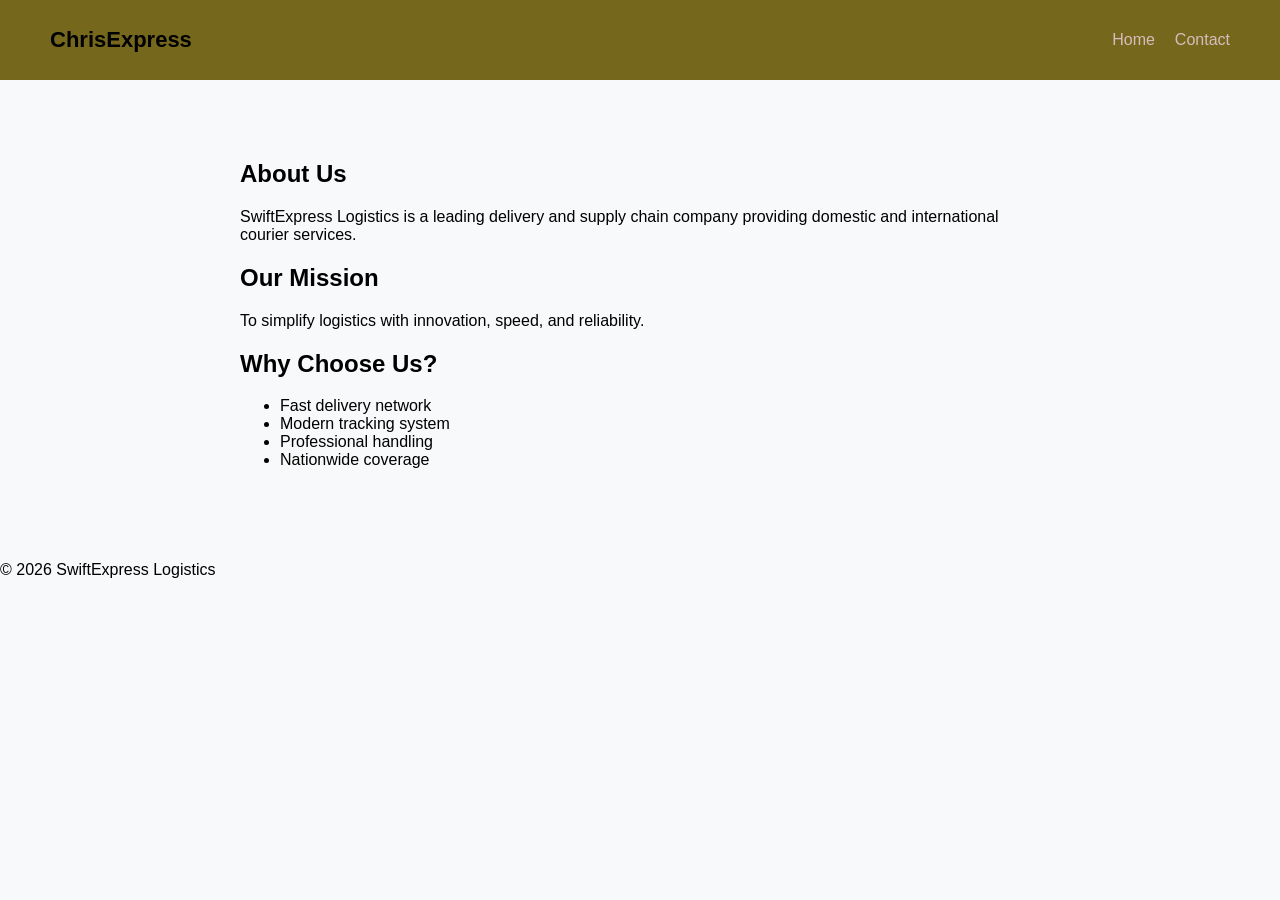
==== about.html @ 8d682af9 "Add delivery website project" ====
<!DOCTYPE html>
<html lang="en">
<head>
    <meta charset="UTF-8">
    <title>About - ChrisExpress</title>
    <meta name="viewport" content="width=device-width, initial-scale=1.0">
    <link rel="stylesheet" href="style.css">
</head>
<body>
<header>
    <div class="logo">ChrisExpress</div>
    <nav>
        <ul>
            <li><a href="index.html">Home</a></li>
            <li><a href="contact.html">Contact</a></li>
        </ul>
    </nav>
</header>
<section class="page-content">
    <h1>About Us</h1>
    <p>SwiftExpress Logistics is a leading delivery and supply chain company providing domestic and international courier services.</p>
    <h2>Our Mission</h2>
 <p>To simplify logistics with innovation, speed, and reliability.</p>
    <h2>Why Choose Us?</h2>
    <ul>
        <li>Fast delivery network</li>
        <li>Modern tracking system</li>
        <li>Professional handling</li>
        <li>Nationwide coverage</li>
    </ul>
</section>
<footer>
    <p>© 2026 SwiftExpress Logistics</p>
</footer>
</body>
</html>
---- style.css ----
body { margin: 0; font-family: 'Poppins', sans-serif; background: #f8f9fa; }
header { background: #75681d; padding: 15px 50px; display: flex; justify-content: space-between; align-items: center; }
.logo { font-weight: 700; font-size: 22px; }
nav ul { list-style: none; display: flex; gap: 20px; padding: 0; }
nav ul li { position: relative; }
nav a { text-decoration: none; font-weight: 500; color: rgb(218, 187, 187); }
.dropdown-menu { display: none; position: absolute; top: 30px; background: white; padding: 10px; list-style: none; box-shadow: 0 4px 8px rgba(0,0,0,0.1); }
.dropdown:hover .dropdown-menu { display: block; }
.hero { background: url('https://images.unsplash.com/photo-1586528116311-ad8dd3c8310d') no-repeat center center/cover; height: 85vh; display: flex; align-items: center; padding-left: 60px; color: white; }
.hero-text {
    max-width: 600px;
    background: rgba(0, 0, 0, 0.6);
    padding: 30px;
    border-radius: 8px;
    backdrop-filter: blur(5px);
}
.hero h1 { font-size: 48px; }
.hero button { padding: 12px 25px; background: #edbe05; border: none; cursor: pointer; font-weight: 600; }
.features { display: flex; justify-content: center; gap: 30px; padding: 60px; }
.feature-box { background: rgb(114, 102, 102); padding: 30px; width: 250px; box-shadow: 0 4px 12px rgba(0,0,0,0.08); text-align: center; }
.cta { text-align: center; padding: 60px; background: #f1ee09; }
.btn { display: inline-block; padding: 12px 25px; background: black; color: rgb(237, 234, 234); text-decoration: none; }
.page-content { padding: 60px; max-width: 800px; margin: auto; }
form { display: flex; flex-direction: column; gap: 15px; }
input, select, textarea { padding: 12px; font-size: 15px; }
button { padding: 12px; background: #ffcc00; border: none; font-weight: 600; cursor: pointer; }
.footer-grid { display: flex; justify-content: space-around; padding: 40px; background: #222; color: white; }
.footer-grid a { color: #ffcc00; text-decoration: none; }
footer .copyright { text-align: center; background: #111; color: white; padding: 15px; }
@media(max-width:768px){ .features{ flex-direction: column; align-items:center; } .hero{ padding:20px; text-align:center; } }
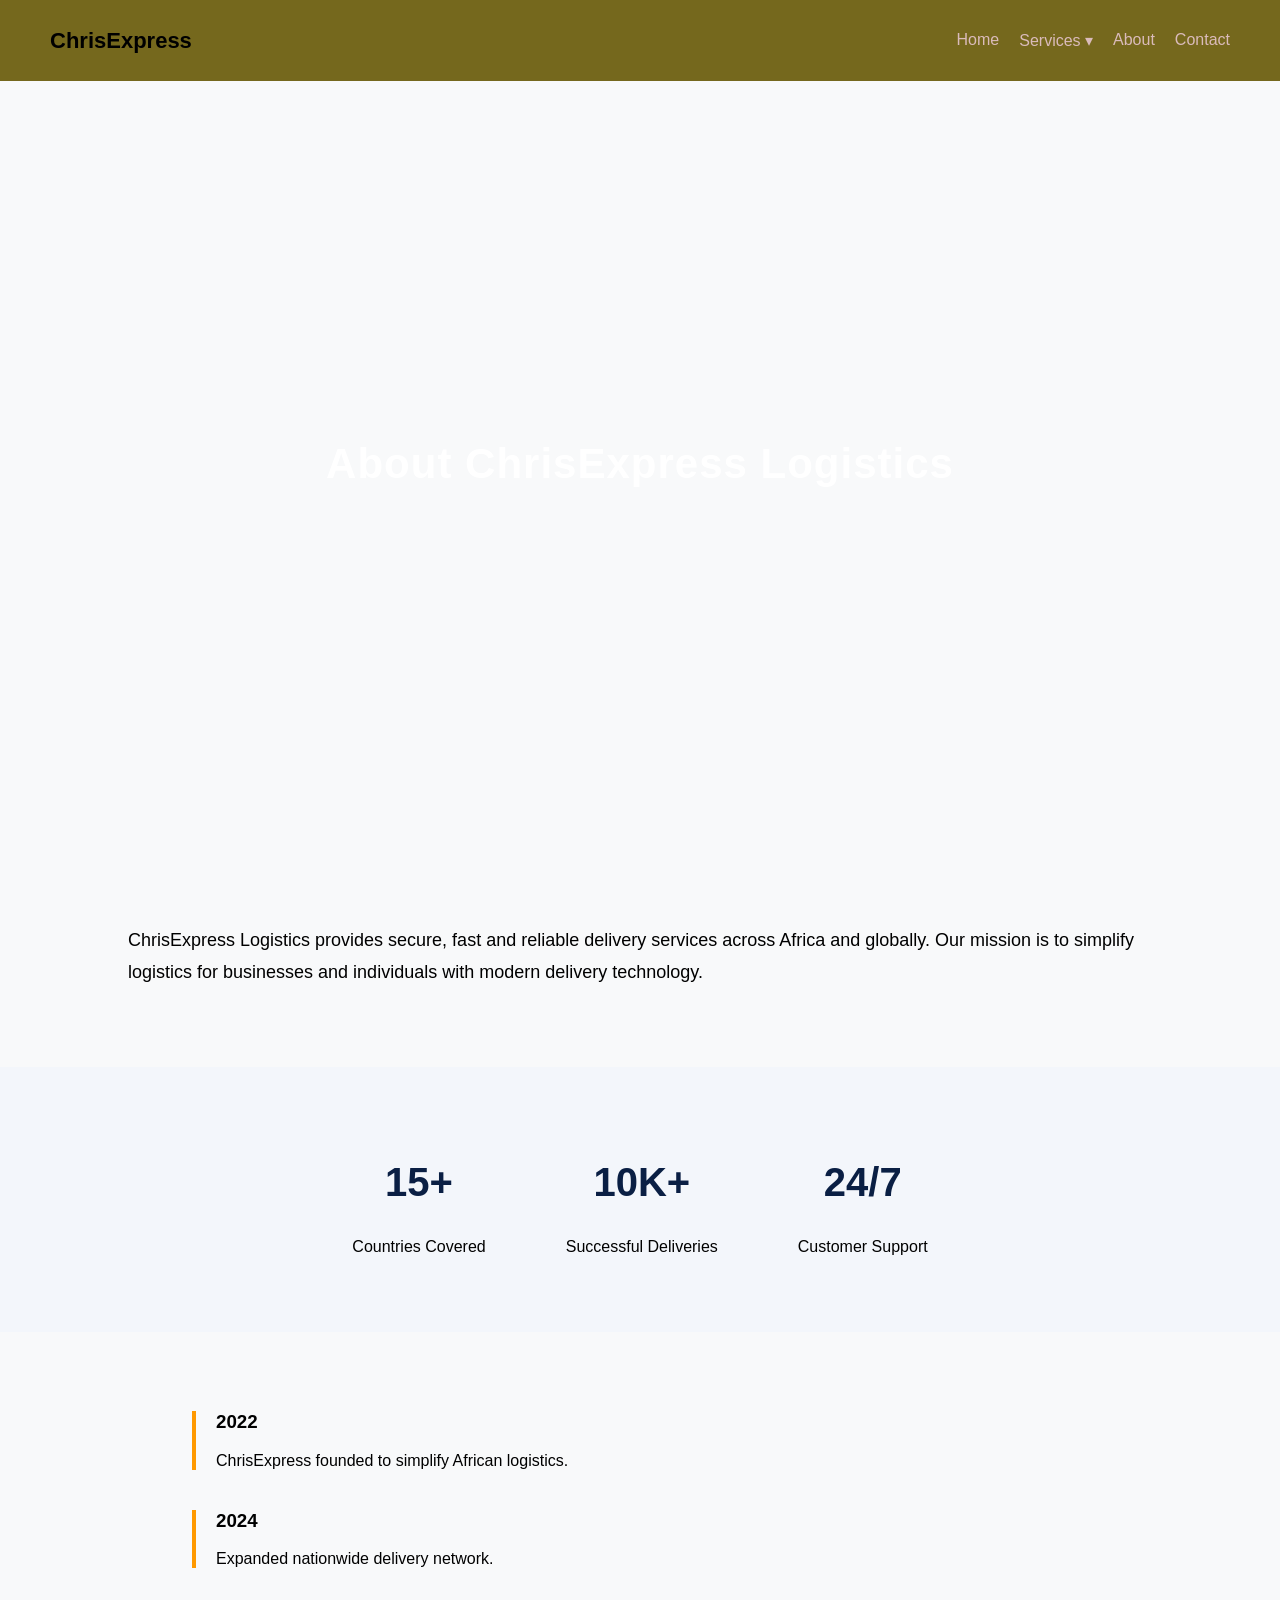
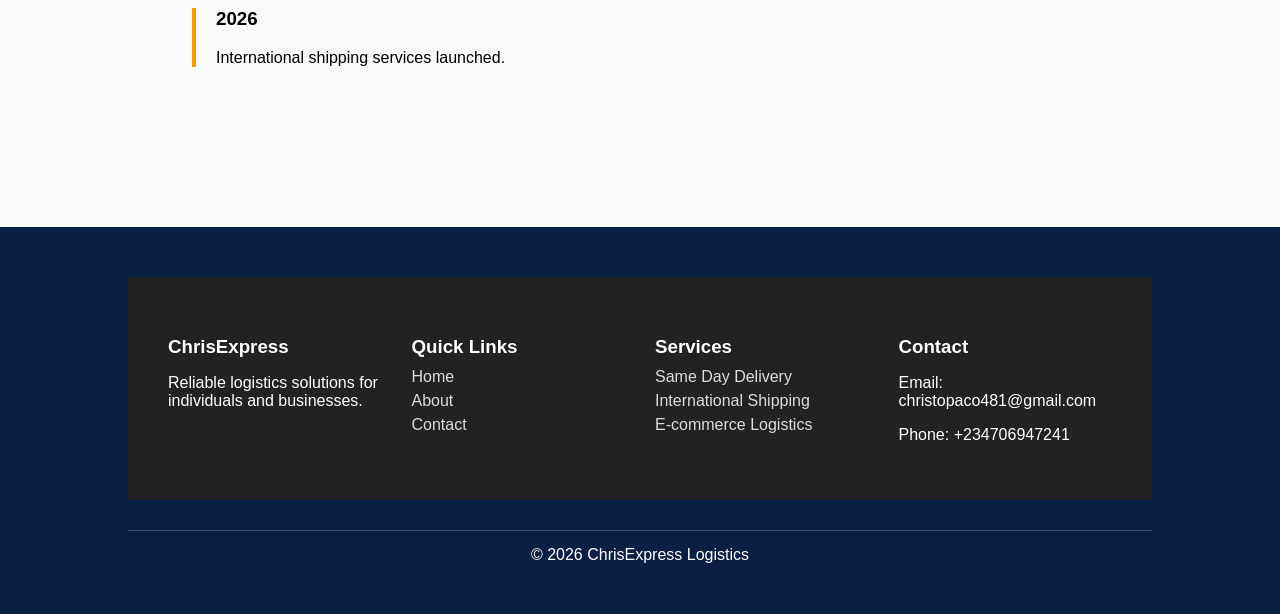
==== commit ea1cbbdd: "Add files via upload Class-Project" ====
--- a/about.html
+++ b/about.html
@@ -1,36 +1,128 @@
 <!DOCTYPE html>
-<html lang="en">
+<html>
 <head>
-    <meta charset="UTF-8">
-    <title>About - ChrisExpress</title>
-    <meta name="viewport" content="width=device-width, initial-scale=1.0">
-    <link rel="stylesheet" href="style.css">
+<title>About ChrisExpress</title>
+<link rel="stylesheet" href="style.css">
 </head>
+
 <body>
+
 <header>
-    <div class="logo">ChrisExpress</div>
-    <nav>
-        <ul>
-            <li><a href="index.html">Home</a></li>
-            <li><a href="contact.html">Contact</a></li>
-        </ul>
-    </nav>
+<div class="logo">ChrisExpress</div>
+
+<nav>
+<ul>
+<li><a href="index.html">Home</a></li>
+
+<li class="dropdown">
+<a href="#">Services ▾</a>
+<ul class="dropdown-menu">
+<li><a href="same-day.html">Same Day Delivery</a></li>
+<li><a href="international.html">International Shipping</a></li>
+<li><a href="ecommerce.html">E-commerce Logistics</a></li>
+</ul>
+</li>
+
+<li><a href="about.html">About</a></li>
+<li><a href="contact.html">Contact</a></li>
+</ul>
+</nav>
 </header>
-<section class="page-content">
-    <h1>About Us</h1>
-    <p>SwiftExpress Logistics is a leading delivery and supply chain company providing domestic and international courier services.</p>
-    <h2>Our Mission</h2>
- <p>To simplify logistics with innovation, speed, and reliability.</p>
-    <h2>Why Choose Us?</h2>
-    <ul>
-        <li>Fast delivery network</li>
-        <li>Modern tracking system</li>
-        <li>Professional handling</li>
-        <li>Nationwide coverage</li>
-    </ul>
+
+
+<section class="page-header">
+<h1>About ChrisExpress Logistics</h1>
 </section>
+
+
+<section class="content">
+
+<p>
+ChrisExpress Logistics provides secure, fast and reliable
+delivery services across Africa and globally. Our mission
+is to simplify logistics for businesses and individuals
+with modern delivery technology.
+</p>
+
+</section>
+
+
+<section class="stats">
+
+<div class="stat">
+<h2>15+</h2>
+<p>Countries Covered</p>
+</div>
+
+<div class="stat">
+<h2>10K+</h2>
+<p>Successful Deliveries</p>
+</div>
+
+<div class="stat">
+<h2>24/7</h2>
+<p>Customer Support</p>
+</div>
+
+</section>
+
+
+<section class="timeline">
+
+<div class="timeline-item">
+<h3>2022</h3>
+<p>ChrisExpress founded to simplify African logistics.</p>
+</div>
+
+<div class="timeline-item">
+<h3>2024</h3>
+<p>Expanded nationwide delivery network.</p>
+</div>
+
+<div class="timeline-item">
+<h3>2026</h3>
+<p>International shipping services launched.</p>
+</div>
+
+</section>
+
+
 <footer>
-    <p>© 2026 SwiftExpress Logistics</p>
+
+<div class="footer-grid">
+
+<div>
+<h3>ChrisExpress</h3>
+<p>Reliable logistics solutions for individuals and businesses.</p>
+</div>
+
+<div>
+<h3>Quick Links</h3>
+<a href="index.html">Home</a>
+<a href="about.html">About</a>
+<a href="contact.html">Contact</a>
+</div>
+
+<div>
+<h3>Services</h3>
+<a href="same-day.html">Same Day Delivery</a>
+<a href="international.html">International Shipping</a>
+<a href="ecommerce.html">E-commerce Logistics</a>
+</div>
+
+<div>
+<h3>Contact</h3>
+<p>Email: christopaco481@gmail.com</p>
+<p>Phone: +234706947241</p>
+</div>
+
+</div>
+
+<div class="footer-bottom">
+© 2026 ChrisExpress Logistics
+</div>
+
 </footer>
+
 </body>
-</html>
+</html>
--- a/style.css
+++ b/style.css
@@ -27,4 +27,143 @@
 .footer-grid { display: flex; justify-content: space-around; padding: 40px; background: #222; color: white; }
 .footer-grid a { color: #ffcc00; text-decoration: none; }
 footer .copyright { text-align: center; background: #111; color: white; padding: 15px; }
-@media(max-width:768px){ .features{ flex-direction: column; align-items:center; } .hero{ padding:20px; text-align:center; } }+@media(max-width:768px){ .features{ flex-direction: column; align-items:center; } .hero{ padding:20px; text-align:center; } }
+
+
+/* PAGE HEADER */
+
+.page-header{
+height:300px;
+/* background:linear-gradient(rgba(10,31,68,0.8),rgba(10,31,68,0.8)),
+url('delivery.jpg'); */
+background:  url('https://images.unsplash.com/photo-1586528116311-ad8dd3c8310d') no-repeat center center/cover; height: 85vh;;
+background-size:cover;
+display:flex;
+align-items:center;
+justify-content:center;
+color:white;
+text-align:center;
+animation:fadeIn 1.5s ease;
+}
+
+.page-header h1{
+font-size:42px;
+letter-spacing:1px;
+}
+
+/* CONTENT AREA */
+
+.content{
+width:80%;
+margin:auto;
+padding:60px 0;
+line-height:1.8;
+font-size:18px;
+animation:slideUp 1.2s ease;
+}
+
+/* SERVICE CARDS */
+
+.service-grid{
+display:grid;
+grid-template-columns:repeat(auto-fit,minmax(250px,1fr));
+gap:30px;
+padding:60px 10%;
+}
+
+.service-card{
+background:white;
+padding:30px;
+border-radius:10px;
+box-shadow:0 10px 20px rgba(0,0,0,0.1);
+transition:transform 0.4s;
+}
+
+.service-card:hover{
+transform:translateY(-10px);
+}
+
+/* COMPANY STATS */
+
+.stats{
+display:flex;
+justify-content:center;
+gap:80px;
+padding:60px;
+background:#f3f6fb;
+text-align:center;
+}
+
+.stat h2{
+font-size:40px;
+color:#0a1f44;
+}
+
+/* TIMELINE */
+
+.timeline{
+width:70%;
+margin:auto;
+padding:60px 0;
+}
+
+.timeline-item{
+margin-bottom:40px;
+border-left:4px solid #ff9900;
+padding-left:20px;
+}
+
+/* FOOTER */
+
+footer{
+background:#0a1f44;
+color:white;
+padding:50px 10%;
+margin-top:60px;
+}
+
+.footer-grid{
+display:grid;
+grid-template-columns:repeat(auto-fit,minmax(200px,1fr));
+gap:30px;
+}
+
+.footer-grid h3{
+margin-bottom:10px;
+}
+
+.footer-grid a{
+display:block;
+color:#ddd;
+text-decoration:none;
+margin-bottom:6px;
+}
+
+.footer-grid a:hover{
+color:#ff9900;
+}
+
+.footer-bottom{
+text-align:center;
+margin-top:30px;
+border-top:1px solid rgba(255,255,255,0.2);
+padding-top:15px;
+}
+
+/* ANIMATIONS */
+
+@keyframes fadeIn{
+from{opacity:0}
+to{opacity:1}
+}
+
+@keyframes slideUp{
+from{
+opacity:0;
+transform:translateY(40px);
+}
+to{
+opacity:1;
+transform:translateY(0);
+}
+}
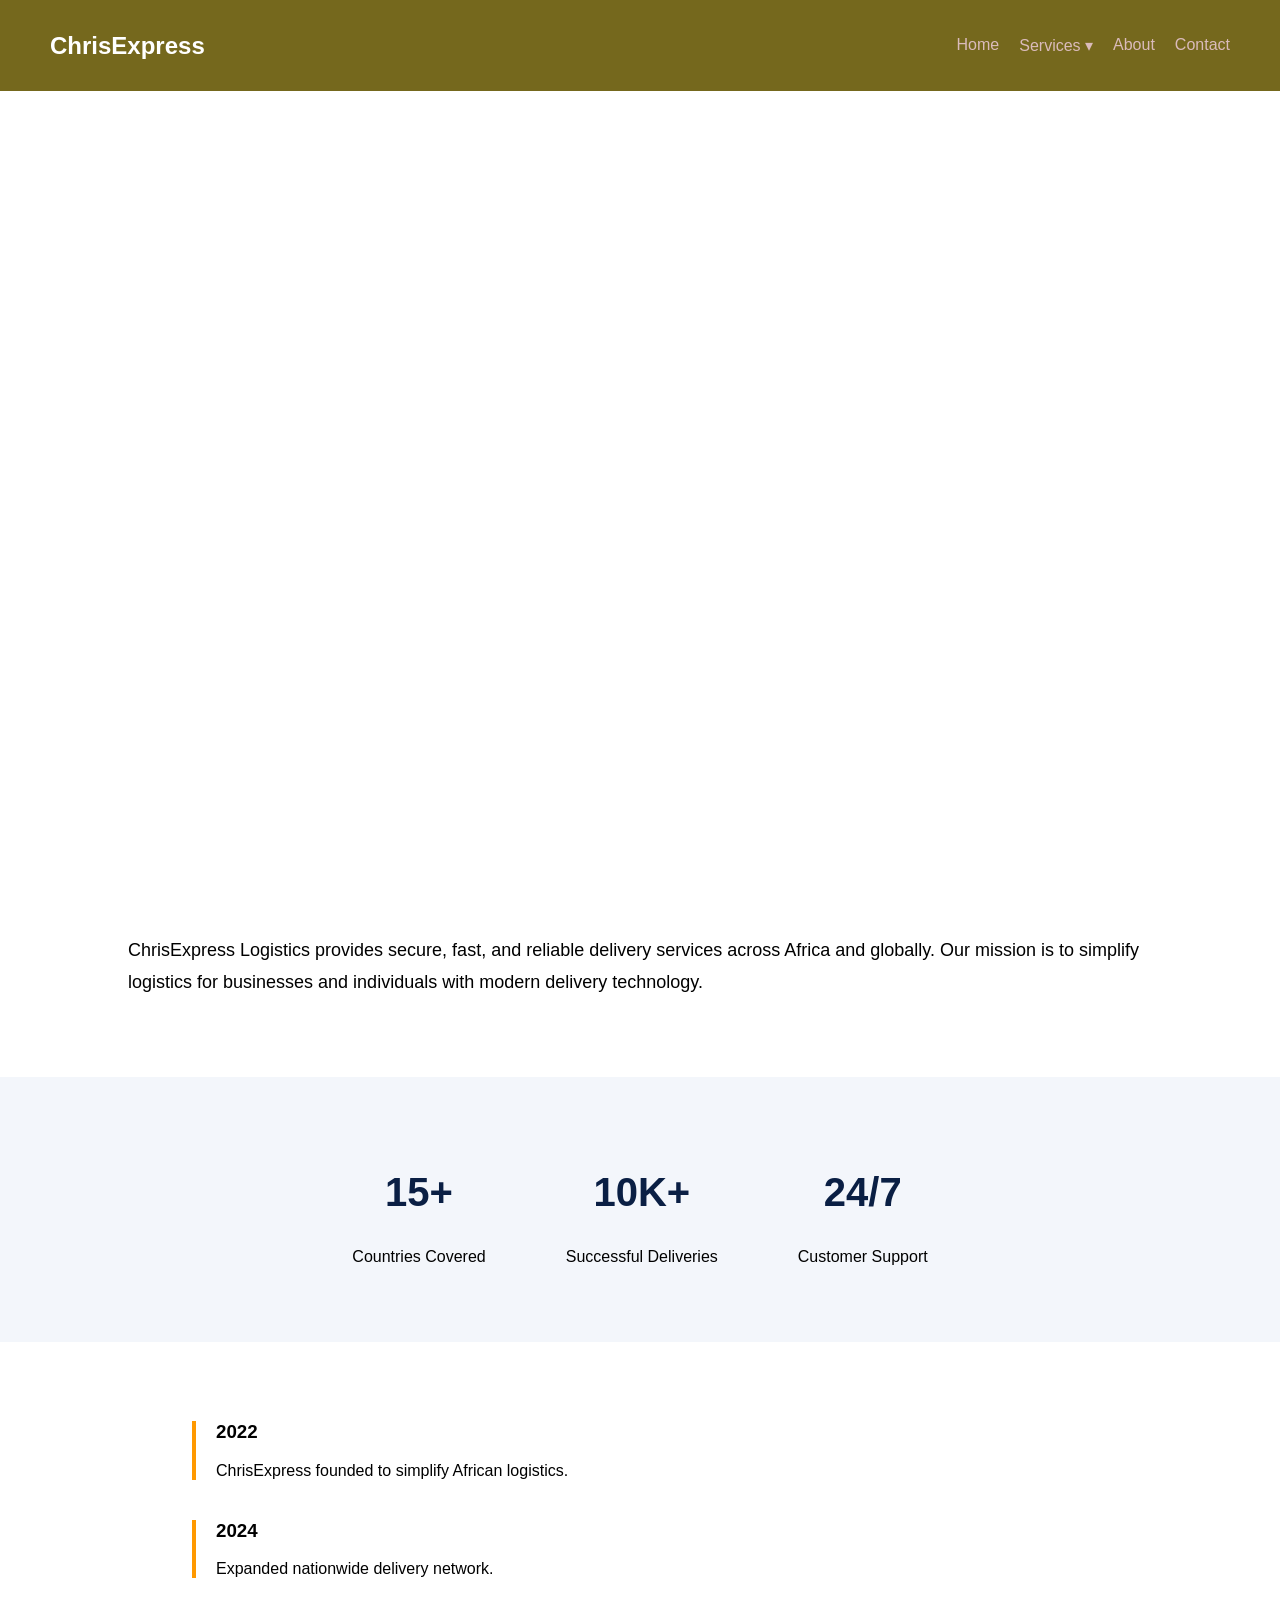
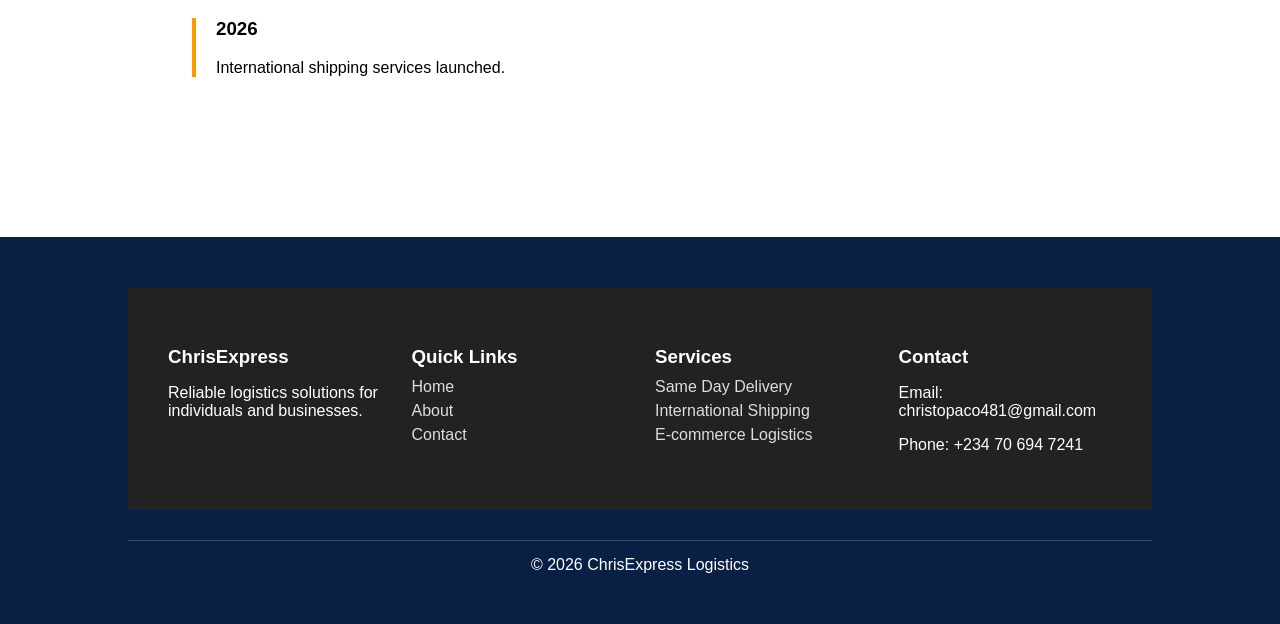
==== commit 527dfb84: "Update About, Contact, Index, International pages, script.js and style.css with social links and imp" ====
--- a/about.html
+++ b/about.html
@@ -1,127 +1,108 @@
 <!DOCTYPE html>
-<html>
+<html lang="en">
 <head>
-<title>About ChrisExpress</title>
-<link rel="stylesheet" href="style.css">
+    <meta charset="UTF-8">
+    <meta name="viewport" content="width=device-width, initial-scale=1.0">
+    <title>About ChrisExpress</title>
+    <link rel="stylesheet" href="style.css">
 </head>
-
 <body>
 
+<!-- Header -->
 <header>
-<div class="logo">ChrisExpress</div>
-
-<nav>
-<ul>
-<li><a href="index.html">Home</a></li>
-
-<li class="dropdown">
-<a href="#">Services ▾</a>
-<ul class="dropdown-menu">
-<li><a href="same-day.html">Same Day Delivery</a></li>
-<li><a href="international.html">International Shipping</a></li>
-<li><a href="ecommerce.html">E-commerce Logistics</a></li>
-</ul>
-</li>
-
-<li><a href="about.html">About</a></li>
-<li><a href="contact.html">Contact</a></li>
-</ul>
-</nav>
+    <div class="logo">ChrisExpress</div>
+    <nav>
+        <ul>
+            <li><a href="index.html">Home</a></li>
+            <li class="dropdown">
+                <a href="#">Services ▾</a>
+                <ul class="dropdown-menu">
+                    <li><a href="same-day.html">Same Day Delivery</a></li>
+                    <li><a href="international.html">International Shipping</a></li>
+                    <li><a href="ecommerce.html">E-commerce Logistics</a></li>
+                </ul>
+            </li>
+            <li><a href="about.html">About</a></li>
+            <li><a href="contact.html">Contact</a></li>
+        </ul>
+    </nav>
 </header>
 
-
+<!-- Page Header / Hero -->
 <section class="page-header">
-<h1>About ChrisExpress Logistics</h1>
+    <h1>About ChrisExpress Logistics</h1>
 </section>
 
-
+<!-- Company Overview -->
 <section class="content">
-
-<p>
-ChrisExpress Logistics provides secure, fast and reliable
-delivery services across Africa and globally. Our mission
-is to simplify logistics for businesses and individuals
-with modern delivery technology.
-</p>
-
+    <p>
+        ChrisExpress Logistics provides secure, fast, and reliable delivery services 
+        across Africa and globally. Our mission is to simplify logistics for businesses 
+        and individuals with modern delivery technology.
+    </p>
 </section>
 
-
+<!-- Company Stats -->
 <section class="stats">
-
-<div class="stat">
-<h2>15+</h2>
-<p>Countries Covered</p>
-</div>
-
-<div class="stat">
-<h2>10K+</h2>
-<p>Successful Deliveries</p>
-</div>
-
-<div class="stat">
-<h2>24/7</h2>
-<p>Customer Support</p>
-</div>
-
+    <div class="stat">
+        <h2>15+</h2>
+        <p>Countries Covered</p>
+    </div>
+    <div class="stat">
+        <h2>10K+</h2>
+        <p>Successful Deliveries</p>
+    </div>
+    <div class="stat">
+        <h2>24/7</h2>
+        <p>Customer Support</p>
+    </div>
 </section>
 
-
+<!-- Company Timeline -->
 <section class="timeline">
-
-<div class="timeline-item">
-<h3>2022</h3>
-<p>ChrisExpress founded to simplify African logistics.</p>
-</div>
-
-<div class="timeline-item">
-<h3>2024</h3>
-<p>Expanded nationwide delivery network.</p>
-</div>
-
-<div class="timeline-item">
-<h3>2026</h3>
-<p>International shipping services launched.</p>
-</div>
-
+    <div class="timeline-item">
+        <h3>2022</h3>
+        <p>ChrisExpress founded to simplify African logistics.</p>
+    </div>
+    <div class="timeline-item">
+        <h3>2024</h3>
+        <p>Expanded nationwide delivery network.</p>
+    </div>
+    <div class="timeline-item">
+        <h3>2026</h3>
+        <p>International shipping services launched.</p>
+    </div>
 </section>
 
+<!-- Footer -->
+<footer>
+    <div class="footer-grid">
+        <div>
+            <h3>ChrisExpress</h3>
+            <p>Reliable logistics solutions for individuals and businesses.</p>
+        </div>
+        <div>
+            <h3>Quick Links</h3>
+            <a href="index.html">Home</a>
+            <a href="about.html">About</a>
+            <a href="contact.html">Contact</a>
+        </div>
+        <div>
+            <h3>Services</h3>
+            <a href="same-day.html">Same Day Delivery</a>
+            <a href="international.html">International Shipping</a>
+            <a href="ecommerce.html">E-commerce Logistics</a>
+        </div>
+        <div>
+            <h3>Contact</h3>
+            <p>Email: christopaco481@gmail.com</p>
+            <p>Phone: +234 70 694 7241</p>
+        </div>
+    </div>
 
-<footer>
-
-<div class="footer-grid">
-
-<div>
-<h3>ChrisExpress</h3>
-<p>Reliable logistics solutions for individuals and businesses.</p>
-</div>
-
-<div>
-<h3>Quick Links</h3>
-<a href="index.html">Home</a>
-<a href="about.html">About</a>
-<a href="contact.html">Contact</a>
-</div>
-
-<div>
-<h3>Services</h3>
-<a href="same-day.html">Same Day Delivery</a>
-<a href="international.html">International Shipping</a>
-<a href="ecommerce.html">E-commerce Logistics</a>
-</div>
-
-<div>
-<h3>Contact</h3>
-<p>Email: christopaco481@gmail.com</p>
-<p>Phone: +234706947241</p>
-</div>
-
-</div>
-
-<div class="footer-bottom">
-© 2026 ChrisExpress Logistics
-</div>
-
+    <div class="footer-bottom">
+        © 2026 ChrisExpress Logistics
+    </div>
 </footer>
 
 </body>
--- a/style.css
+++ b/style.css
@@ -24,6 +24,40 @@
 form { display: flex; flex-direction: column; gap: 15px; }
 input, select, textarea { padding: 12px; font-size: 15px; }
 button { padding: 12px; background: #ffcc00; border: none; font-weight: 600; cursor: pointer; }
+
+/* Header navigation button */
+.btn-nav {
+    padding: 8px 18px;
+    background: #ffcc00;
+    color: #111;
+    font-weight: 600;
+    border-radius: 5px;
+    text-decoration: none;
+    transition: 0.3s;
+}
+
+.btn-nav:hover {
+    background: #edbe05;
+    color: #000;
+}
+
+/* Hero section button */
+.hero-btn {
+    display: inline-block;
+    margin-top: 20px;
+    padding: 12px 25px;
+    background: #ffcc00;
+    color: #111;
+    font-weight: 600;
+    border-radius: 6px;
+    text-decoration: none;
+    transition: 0.3s;
+}
+
+.hero-btn:hover {
+    background: #edbe05;
+    color: #000;
+}
 .footer-grid { display: flex; justify-content: space-around; padding: 40px; background: #222; color: white; }
 .footer-grid a { color: #ffcc00; text-decoration: none; }
 footer .copyright { text-align: center; background: #111; color: white; padding: 15px; }
@@ -166,4 +200,216 @@
 opacity:1;
 transform:translateY(0);
 }
+}
+
+/* =======================
+   LOGIN PAGE STYLES
+   ======================= */
+
+/* Full-page background */
+body {
+    font-family: 'Poppins', sans-serif;
+    background: url('https://images.unsplash.com/photo-1586528116311-ad8dd3c8310d') no-repeat center center fixed;
+    background-size: cover;
+    margin: 0;
+}
+
+/* Header logo and dark toggle button */
+header {
+    padding: 20px 50px;
+    display: flex;
+    justify-content: space-between;
+    align-items: center;
+}
+
+header .logo {
+    font-weight: 700;
+    font-size: 24px;
+    color: white;
+}
+
+.dark-toggle {
+    background: #ffcc00;
+    border: none;
+    padding: 8px 12px;
+    border-radius: 6px;
+    cursor: pointer;
+    font-size: 16px;
+}
+
+body.dark-mode .dark-toggle {
+    background: #555;
+    color: #fff;
+}
+
+body.dark-mode header .logo {
+    color: #fff;
+}
+
+/* Login section centered */
+.login-section {
+    display: flex;
+    justify-content: center;
+    align-items: center;
+    height: calc(100vh - 80px);
+    padding: 20px;
+}
+
+/* Login box styling */
+.login-box {
+    background: rgba(255, 255, 255, 0.9);
+    padding: 40px;
+    width: 350px;
+    border-radius: 10px;
+    box-shadow: 0 10px 25px rgba(0, 0, 0, 0.2);
+    animation: fadeIn 1s ease;
+}
+
+body.dark-mode .login-box {
+    background: rgba(30, 30, 30, 0.85);
+    color: #eee;
+}
+
+.login-box h2 {
+    text-align: center;
+    margin-bottom: 25px;
+    color: #0a1f44;
+}
+
+body.dark-mode .login-box h2 {
+    color: #fff;
+}
+
+.login-box input {
+    padding: 12px;
+    margin-bottom: 15px;
+    width: 100%;
+    border: 1px solid #ccc;
+    border-radius: 5px;
+    font-size: 15px;
+    box-sizing: border-box;
+}
+
+body.dark-mode .login-box input {
+    background: #222;
+    color: #fff;
+    border: 1px solid #555;
+}
+
+/* Password container */
+.password-container {
+    position: relative;
+    width: 100%;
+}
+
+.password-container input {
+    width: 100%;
+    padding-right: 40px;
+}
+
+/* Eye icon toggle */
+.toggle-password {
+    position: absolute;
+    right: 10px;
+    top: 50%;
+    transform: translateY(-50%);
+    cursor: pointer;
+    font-size: 18px;
+    color: #555;
+}
+
+.toggle-password:hover {
+    color: #ff9900;
+}
+
+body.dark-mode .toggle-password {
+    color: #fff;
+}
+
+body.dark-mode .toggle-password:hover {
+    color: #ffcc00;
+}
+
+/* Login button */
+.login-box button[type="submit"] {
+    padding: 12px;
+    width: 100%;
+    background: #ffcc00;
+    border: none;
+    font-weight: 600;
+    cursor: pointer;
+    border-radius: 5px;
+    transition: 0.3s;
+}
+
+.login-box button[type="submit"]:hover {
+    background: #edbe05;
+}
+
+/* Forgot password link */
+.login-links {
+    text-align: center;
+    font-size: 14px;
+    margin-top: 10px;
+}
+
+.login-links a {
+    text-decoration: none;
+    color: #0a1f44;
+}
+
+body.dark-mode .login-links a {
+    color: #ffcc00;
+}
+
+.login-links a:hover {
+    color: #ff9900;
+}
+
+body.dark-mode .login-links a:hover {
+    color: #ffd633;
+}
+
+/* Animations */
+@keyframes fadeIn {
+    from { opacity: 0; transform: translateY(20px); }
+    to { opacity: 1; transform: translateY(0); }
+}
+
+/* Responsive adjustments */
+@media(max-width: 768px) {
+    .login-box {
+        width: 90%;
+        padding: 30px;
+    }
+
+    header {
+        padding: 15px 20px;
+    }
+}
+/* Login links side by side */
+.login-links-flex {
+    display: flex;
+    justify-content: space-between;
+    margin-top: 15px;
+}
+
+/* Optional: style links to match your theme */
+.login-links-flex a {
+    text-decoration: none;
+    color: #0a1f44;
+    font-weight: 500;
+    transition: color 0.3s;
+}
+
+body.dark-mode .login-links-flex a {
+    color: #ffcc00;
+}
+
+.login-links-flex a:hover {
+    color: #ff9900;
+}
+
+body.dark-mode .login-links-flex a:hover {
+    color: #ffd633;
 }
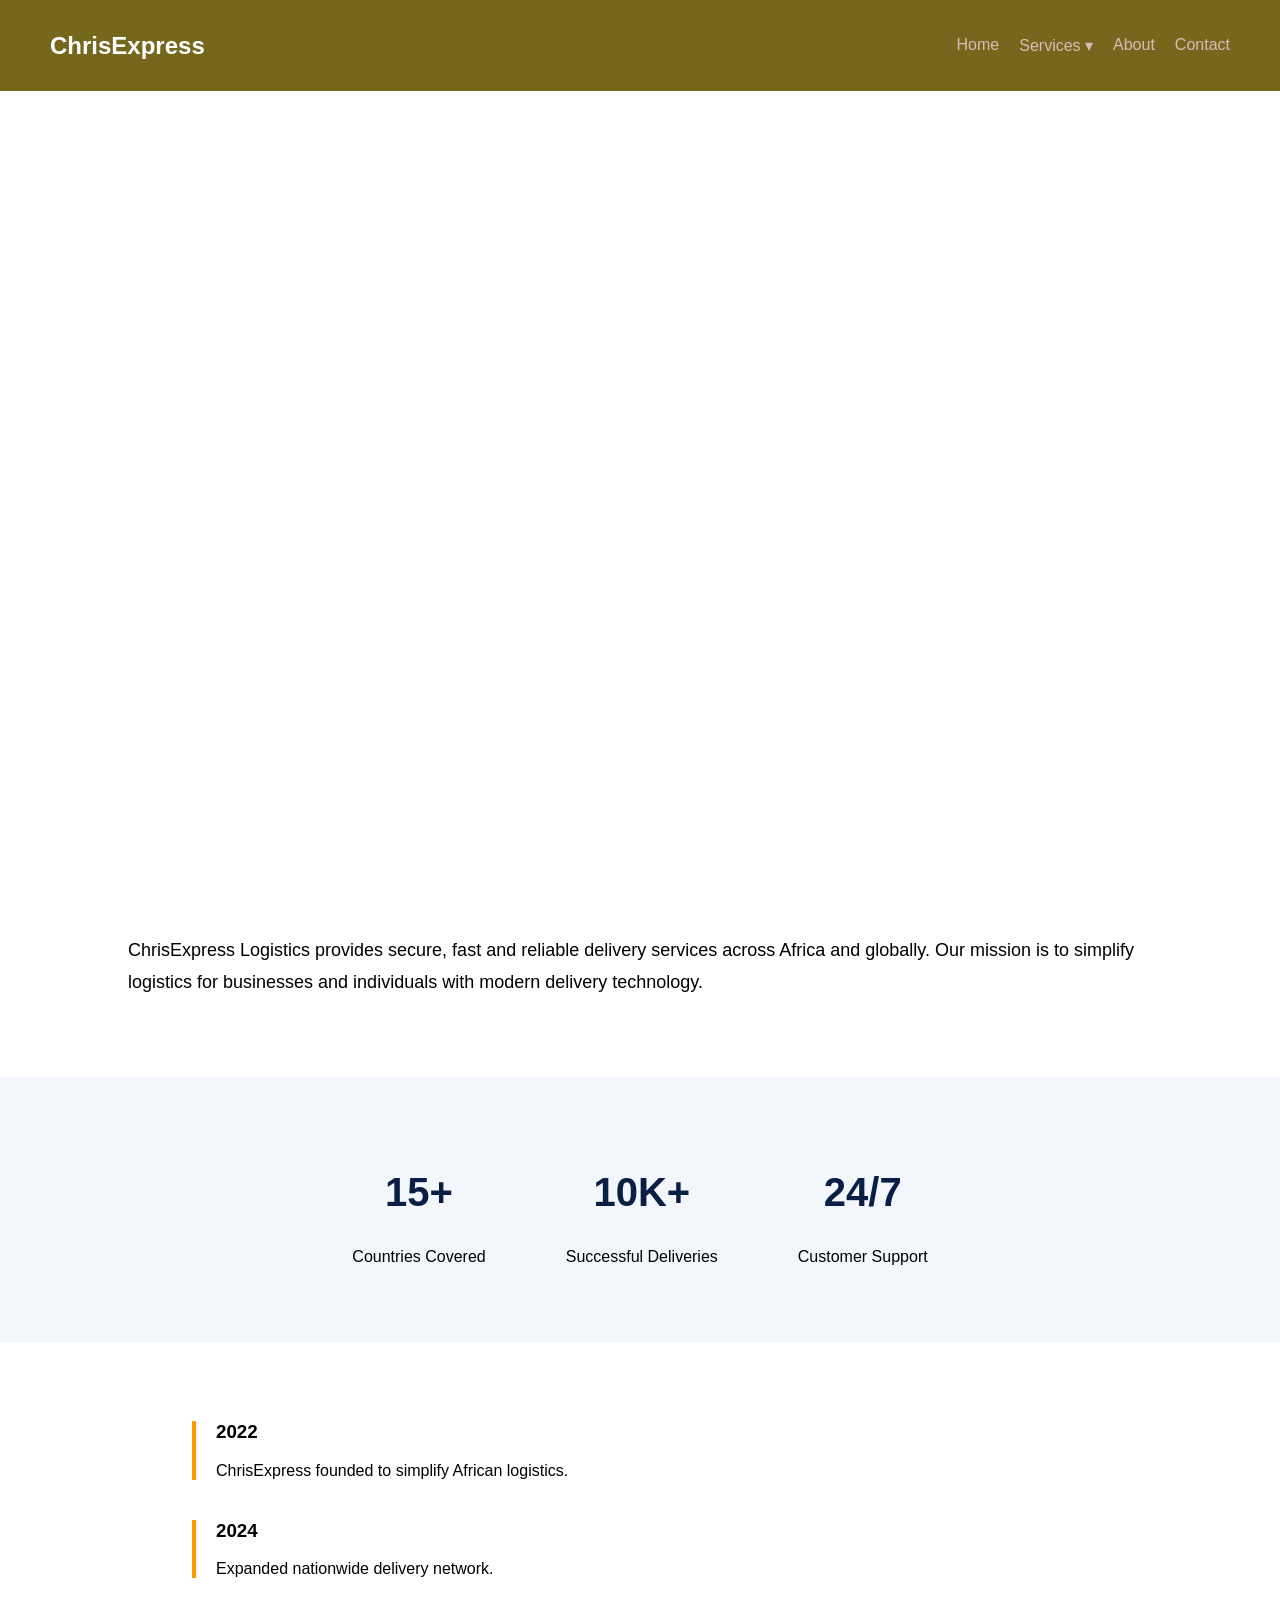
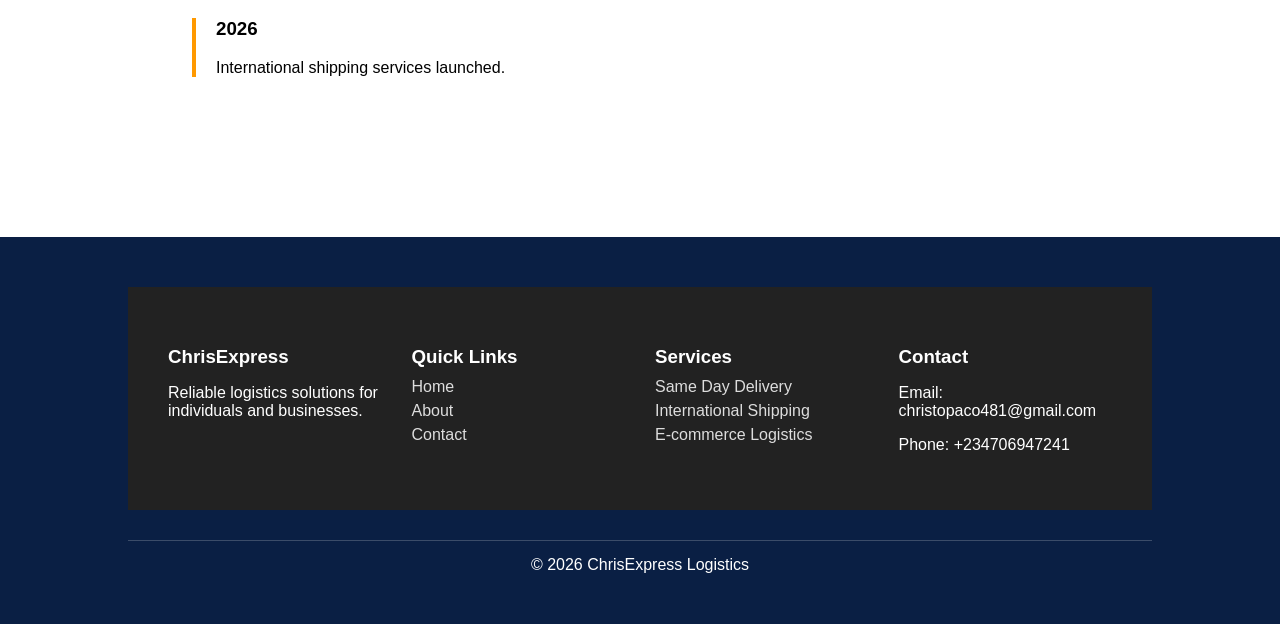
==== commit 946cc24c: "Add files via upload Updated work 10\03\2026" ====
--- a/about.html
+++ b/about.html
@@ -1,108 +1,127 @@
 <!DOCTYPE html>
-<html lang="en">
+<html>
 <head>
-    <meta charset="UTF-8">
-    <meta name="viewport" content="width=device-width, initial-scale=1.0">
-    <title>About ChrisExpress</title>
-    <link rel="stylesheet" href="style.css">
+<title>About ChrisExpress</title>
+<link rel="stylesheet" href="style.css">
 </head>
+
 <body>
 
-<!-- Header -->
 <header>
-    <div class="logo">ChrisExpress</div>
-    <nav>
-        <ul>
-            <li><a href="index.html">Home</a></li>
-            <li class="dropdown">
-                <a href="#">Services ▾</a>
-                <ul class="dropdown-menu">
-                    <li><a href="same-day.html">Same Day Delivery</a></li>
-                    <li><a href="international.html">International Shipping</a></li>
-                    <li><a href="ecommerce.html">E-commerce Logistics</a></li>
-                </ul>
-            </li>
-            <li><a href="about.html">About</a></li>
-            <li><a href="contact.html">Contact</a></li>
-        </ul>
-    </nav>
+<div class="logo">ChrisExpress</div>
+
+<nav>
+<ul>
+<li><a href="index.html">Home</a></li>
+
+<li class="dropdown">
+<a href="#">Services ▾</a>
+<ul class="dropdown-menu">
+<li><a href="same-day.html">Same Day Delivery</a></li>
+<li><a href="international.html">International Shipping</a></li>
+<li><a href="ecommerce.html">E-commerce Logistics</a></li>
+</ul>
+</li>
+
+<li><a href="about.html">About</a></li>
+<li><a href="contact.html">Contact</a></li>
+</ul>
+</nav>
 </header>
 
-<!-- Page Header / Hero -->
+
 <section class="page-header">
-    <h1>About ChrisExpress Logistics</h1>
+<h1>About ChrisExpress Logistics</h1>
 </section>
 
-<!-- Company Overview -->
+
 <section class="content">
-    <p>
-        ChrisExpress Logistics provides secure, fast, and reliable delivery services 
-        across Africa and globally. Our mission is to simplify logistics for businesses 
-        and individuals with modern delivery technology.
-    </p>
+
+<p>
+ChrisExpress Logistics provides secure, fast and reliable
+delivery services across Africa and globally. Our mission
+is to simplify logistics for businesses and individuals
+with modern delivery technology.
+</p>
+
 </section>
 
-<!-- Company Stats -->
+
 <section class="stats">
-    <div class="stat">
-        <h2>15+</h2>
-        <p>Countries Covered</p>
-    </div>
-    <div class="stat">
-        <h2>10K+</h2>
-        <p>Successful Deliveries</p>
-    </div>
-    <div class="stat">
-        <h2>24/7</h2>
-        <p>Customer Support</p>
-    </div>
+
+<div class="stat">
+<h2>15+</h2>
+<p>Countries Covered</p>
+</div>
+
+<div class="stat">
+<h2>10K+</h2>
+<p>Successful Deliveries</p>
+</div>
+
+<div class="stat">
+<h2>24/7</h2>
+<p>Customer Support</p>
+</div>
+
 </section>
 
-<!-- Company Timeline -->
+
 <section class="timeline">
-    <div class="timeline-item">
-        <h3>2022</h3>
-        <p>ChrisExpress founded to simplify African logistics.</p>
-    </div>
-    <div class="timeline-item">
-        <h3>2024</h3>
-        <p>Expanded nationwide delivery network.</p>
-    </div>
-    <div class="timeline-item">
-        <h3>2026</h3>
-        <p>International shipping services launched.</p>
-    </div>
+
+<div class="timeline-item">
+<h3>2022</h3>
+<p>ChrisExpress founded to simplify African logistics.</p>
+</div>
+
+<div class="timeline-item">
+<h3>2024</h3>
+<p>Expanded nationwide delivery network.</p>
+</div>
+
+<div class="timeline-item">
+<h3>2026</h3>
+<p>International shipping services launched.</p>
+</div>
+
 </section>
 
-<!-- Footer -->
+
 <footer>
-    <div class="footer-grid">
-        <div>
-            <h3>ChrisExpress</h3>
-            <p>Reliable logistics solutions for individuals and businesses.</p>
-        </div>
-        <div>
-            <h3>Quick Links</h3>
-            <a href="index.html">Home</a>
-            <a href="about.html">About</a>
-            <a href="contact.html">Contact</a>
-        </div>
-        <div>
-            <h3>Services</h3>
-            <a href="same-day.html">Same Day Delivery</a>
-            <a href="international.html">International Shipping</a>
-            <a href="ecommerce.html">E-commerce Logistics</a>
-        </div>
-        <div>
-            <h3>Contact</h3>
-            <p>Email: christopaco481@gmail.com</p>
-            <p>Phone: +234 70 694 7241</p>
-        </div>
-    </div>
 
-    <div class="footer-bottom">
-        © 2026 ChrisExpress Logistics
-    </div>
+<div class="footer-grid">
+
+<div>
+<h3>ChrisExpress</h3>
+<p>Reliable logistics solutions for individuals and businesses.</p>
+</div>
+
+<div>
+<h3>Quick Links</h3>
+<a href="index.html">Home</a>
+<a href="about.html">About</a>
+<a href="contact.html">Contact</a>
+</div>
+
+<div>
+<h3>Services</h3>
+<a href="same-day.html">Same Day Delivery</a>
+<a href="international.html">International Shipping</a>
+<a href="ecommerce.html">E-commerce Logistics</a>
+</div>
+
+<div>
+<h3>Contact</h3>
+<p>Email: christopaco481@gmail.com</p>
+<p>Phone: +234706947241</p>
+</div>
+
+</div>
+
+<div class="footer-bottom">
+© 2026 ChrisExpress Logistics
+</div>
+
 </footer>
 
 </body>
--- a/style.css
+++ b/style.css
@@ -24,40 +24,6 @@
 form { display: flex; flex-direction: column; gap: 15px; }
 input, select, textarea { padding: 12px; font-size: 15px; }
 button { padding: 12px; background: #ffcc00; border: none; font-weight: 600; cursor: pointer; }
-
-/* Header navigation button */
-.btn-nav {
-    padding: 8px 18px;
-    background: #ffcc00;
-    color: #111;
-    font-weight: 600;
-    border-radius: 5px;
-    text-decoration: none;
-    transition: 0.3s;
-}
-
-.btn-nav:hover {
-    background: #edbe05;
-    color: #000;
-}
-
-/* Hero section button */
-.hero-btn {
-    display: inline-block;
-    margin-top: 20px;
-    padding: 12px 25px;
-    background: #ffcc00;
-    color: #111;
-    font-weight: 600;
-    border-radius: 6px;
-    text-decoration: none;
-    transition: 0.3s;
-}
-
-.hero-btn:hover {
-    background: #edbe05;
-    color: #000;
-}
 .footer-grid { display: flex; justify-content: space-around; padding: 40px; background: #222; color: white; }
 .footer-grid a { color: #ffcc00; text-decoration: none; }
 footer .copyright { text-align: center; background: #111; color: white; padding: 15px; }
@@ -386,30 +352,4 @@
     header {
         padding: 15px 20px;
     }
-}
-/* Login links side by side */
-.login-links-flex {
-    display: flex;
-    justify-content: space-between;
-    margin-top: 15px;
-}
-
-/* Optional: style links to match your theme */
-.login-links-flex a {
-    text-decoration: none;
-    color: #0a1f44;
-    font-weight: 500;
-    transition: color 0.3s;
-}
-
-body.dark-mode .login-links-flex a {
-    color: #ffcc00;
-}
-
-.login-links-flex a:hover {
-    color: #ff9900;
-}
-
-body.dark-mode .login-links-flex a:hover {
-    color: #ffd633;
 }
